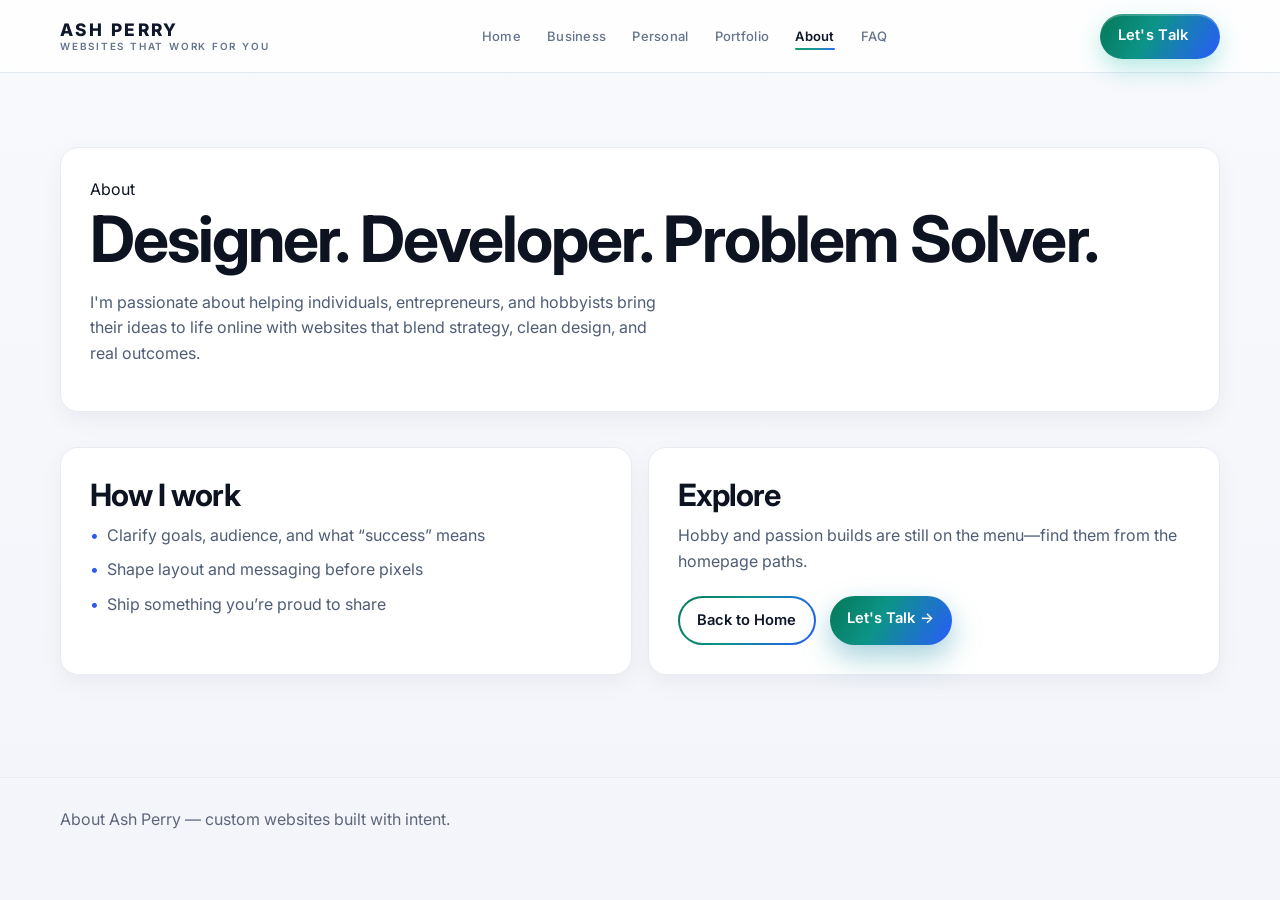
==== about.html @ dbf8f8f8 "Align brand with mockup: green-blue gradients, hero copy, cutout image Add shared gradient tokens, r" ====
<!DOCTYPE html>
<html lang="en">
  <head>
    <meta charset="UTF-8" />
    <meta name="viewport" content="width=device-width, initial-scale=1.0" />
    <title>About | Ash Perry</title>
    <link rel="preconnect" href="https://fonts.googleapis.com" />
    <link rel="preconnect" href="https://fonts.gstatic.com" crossorigin />
    <link
      href="https://fonts.googleapis.com/css2?family=Inter:wght@400;500;600;700;800&family=JetBrains+Mono:wght@500;600&display=swap"
      rel="stylesheet"
    />
    <link rel="stylesheet" href="styles.css" />
  </head>
  <body>
    <header class="navbar nav-home">
      <div class="container nav-inner">
        <a class="brand-lockup" href="index.html">
          <span class="brand-lockup-name">ASH PERRY</span>
          <span class="brand-lockup-line">WEBSITES THAT WORK FOR YOU</span>
        </a>
        <nav class="nav-links nav-links-center">
          <a href="index.html">Home</a>
          <a href="business.html">Business</a>
          <a href="personal.html">Personal</a>
          <a href="portfolio.html">Portfolio</a>
          <a class="active" href="about.html">About</a>
          <a href="faq.html">FAQ</a>
        </nav>
        <a class="btn btn-nav-cta" href="contact.html" aria-label="Let's Talk">
          <span class="nav-cta-type is-typing" aria-hidden="true"></span>
        </a>
      </div>
    </header>

    <main class="container">
      <section class="panel" style="margin-top: 2rem">
        <span class="meta">About</span>
        <h1>Designer. Developer. Problem Solver.</h1>
        <p class="lead">
          I'm passionate about helping individuals, entrepreneurs, and hobbyists
          bring their ideas to life online with websites that blend strategy, clean
          design, and real outcomes.
        </p>
      </section>

      <section class="split">
        <article class="panel">
          <h2>How I work</h2>
          <ul class="checklist">
            <li>Clarify goals, audience, and what “success” means</li>
            <li>Shape layout and messaging before pixels</li>
            <li>Ship something you’re proud to share</li>
          </ul>
        </article>
        <article class="panel">
          <h2>Explore</h2>
          <p class="lead">
            Hobby and passion builds are still on the menu—find them from the homepage
            paths.
          </p>
          <div class="btn-row">
            <a class="btn btn-hero-outline" href="index.html">Back to Home</a>
            <a class="btn btn-hero-primary" href="contact.html"
              >Let's Talk<span class="btn-arrow">→</span></a
            >
          </div>
        </article>
      </section>
    </main>

    <footer>
      <div class="container">About Ash Perry — custom websites built with intent.</div>
    </footer>
    <script src="js/nav-cta.js" defer></script>
  </body>
</html>
---- styles.css ----
:root {
  --bg: #f6f7fb;
  --surface: #ffffff;
  --surface-soft: #fbfcfe;
  --text: #0d1321;
  --muted: #4f5d75;
  --border: #e7ebf2;
  --shadow: 0 18px 40px rgba(15, 23, 42, 0.08);
  --shadow-soft: 0 8px 22px rgba(15, 23, 42, 0.05);
  --radius: 18px;
  --brand-blue: #2b59f8;
  --brand-green: #0b8f5f;
  --brand-red: #dc2626;
  --ink: #0f172a;
  --grad-brand: linear-gradient(120deg, #047857 0%, #0d9488 42%, #2563eb 92%);
  --grad-brand-text: linear-gradient(90deg, #059669, #0d9488 45%, #2563eb);
}

* {
  box-sizing: border-box;
}

body {
  margin: 0;
  font-family: Inter, -apple-system, BlinkMacSystemFont, "Segoe UI", sans-serif;
  color: var(--text);
  background: linear-gradient(180deg, #f8f9fc 0%, #f3f5fa 100%);
  line-height: 1.6;
  min-height: 100vh;
}

a {
  color: inherit;
  text-decoration: none;
}

.container {
  width: min(1160px, 92%);
  margin: 0 auto;
}

.navbar {
  position: sticky;
  top: 0;
  z-index: 100;
  backdrop-filter: blur(10px);
  background: rgba(248, 249, 252, 0.92);
  border-bottom: 1px solid var(--border);
}

.navbar.nav-home {
  backdrop-filter: blur(14px) saturate(1.05);
  background: rgba(255, 255, 255, 0.78);
  border-bottom: 1px solid rgba(226, 232, 240, 0.95);
}

.nav-inner {
  display: flex;
  align-items: center;
  justify-content: space-between;
  padding: 0.85rem 0;
  gap: 1rem;
}

.brand {
  font-size: 1.7rem;
  font-weight: 700;
  letter-spacing: -0.02em;
  text-transform: lowercase;
}

.brand span {
  color: inherit;
}

.nav-links {
  display: flex;
  flex-wrap: wrap;
  gap: 0.25rem;
}

.nav-links a {
  padding: 0.45rem 0.7rem;
  border-radius: 10px;
  color: #5b6578;
  font-weight: 500;
  font-size: 0.92rem;
  transition: all 180ms ease;
}

.nav-links a:hover,
.nav-links a.active {
  background: #edf1f8;
  color: #18273f;
}

.nav-home .nav-links a {
  position: relative;
  font-size: 0.8125rem;
  font-weight: 500;
  letter-spacing: 0.02em;
  padding: 0.48rem 0.72rem;
  color: #64748b;
  border-radius: 0;
  background: transparent;
  transition:
    color 160ms ease,
    opacity 160ms ease;
}

.nav-home .nav-links a.active {
  background: transparent;
  color: #0f172a;
  font-weight: 600;
  box-shadow: none;
}

.nav-home .nav-links a.active::after {
  content: "";
  position: absolute;
  left: 0.72rem;
  right: 0.72rem;
  bottom: 4px;
  height: 2px;
  border-radius: 999px;
  background: var(--grad-brand-text);
  opacity: 0.95;
}

.nav-home .nav-links a:hover:not(.active) {
  background: transparent;
  color: #0f172a;
  opacity: 1;
}

/* Homepage header (reference layout) */
.nav-home .nav-inner {
  display: flex;
  align-items: center;
  justify-content: space-between;
  gap: 1rem;
  flex-wrap: wrap;
}

.brand-lockup {
  display: flex;
  flex-direction: column;
  gap: 0.14rem;
  line-height: 1.05;
}

.brand-lockup-name {
  font-size: 1.08rem;
  font-weight: 800;
  letter-spacing: 0.14em;
  color: var(--ink);
}

.brand-lockup-line {
  font-size: 0.62rem;
  font-weight: 600;
  letter-spacing: 0.18em;
  text-transform: uppercase;
  color: #64748b;
}

.nav-links-center {
  justify-content: center;
  flex: 1;
  min-width: 0;
}

.nav-home .nav-links {
  gap: 0.15rem 0.2rem;
}

.nav-home .nav-links a.active:hover {
  background: transparent;
}

.btn-nav-cta {
  flex-shrink: 0;
  display: inline-flex;
  align-items: center;
  justify-content: center;
  min-width: 7.5rem;
  background: var(--grad-brand);
  color: #fff !important;
  border-radius: 999px;
  padding: 0.52rem 1.25rem;
  font-weight: 600;
  font-size: 0.8125rem;
  letter-spacing: 0.02em;
  border: none;
  box-shadow:
    0 10px 24px rgba(20, 184, 166, 0.3),
    0 2px 0 rgba(255, 255, 255, 0.2) inset;
}

.nav-cta-type {
  display: inline-block;
  min-height: 1.15em;
  white-space: nowrap;
}

.nav-cta-type.is-typing::after {
  content: "";
  display: inline-block;
  width: 2px;
  height: 0.88em;
  margin-left: 1px;
  background: rgba(255, 255, 255, 0.92);
  border-radius: 1px;
  vertical-align: -0.12em;
  animation: nav-cta-caret 0.52s steps(1, end) infinite;
}

@keyframes nav-cta-caret {
  0%,
  49% {
    opacity: 1;
  }
  50%,
  100% {
    opacity: 0;
  }
}

@media (prefers-reduced-motion: reduce) {
  .nav-cta-type.is-typing::after {
    animation: none;
    opacity: 0.85;
  }
}

.btn-nav-cta:hover {
  transform: translateY(-2px);
  filter: saturate(1.05) brightness(1.03);
}

@media (max-width: 920px) {
  .nav-home .nav-inner {
    flex-direction: column;
    align-items: stretch;
  }

  .nav-links-center {
    justify-content: flex-start;
    order: 3;
    width: 100%;
  }

  .btn-nav-cta {
    align-self: flex-end;
    order: 2;
  }
}

main {
  padding: 2.6rem 0 4.2rem;
}

main.home-v2 {
  padding: 0;
}

section {
  margin: 2.2rem 0;
}

/* Homepage: intentional section rhythm & surfaces */
.home-v2 {
  --shell-y: clamp(4rem, 11vw, 7rem);
  --shell-y-tight: clamp(3rem, 7vw, 4.5rem);
  --shell-gap: clamp(2rem, 5vw, 3.5rem);
  --max-read: 42rem;
}

.shell {
  padding: var(--shell-y) 0;
}

.shell:first-of-type {
  padding-top: clamp(2.25rem, 5vw, 3.25rem);
}

.shell + .shell {
  border-top: 1px solid rgba(231, 235, 242, 0.9);
}

.shell-surface-soft {
  background: #f4f6fb;
}

.shell-surface-white {
  background: #ffffff;
}

.shell-surface-clear {
  background: transparent;
}

.shell-inner {
  max-width: min(1160px, 92%);
  margin-inline: auto;
}

.shell-inner-tight {
  display: flex;
  flex-direction: column;
  gap: var(--shell-gap);
}

.shell-close {
  padding-bottom: clamp(4.5rem, 10vw, 6.5rem);
}

.section-head {
  margin-bottom: clamp(2rem, 4vw, 2.75rem);
}

.section-head .section-title {
  margin-bottom: 0.65rem;
}

.section-eyebrow {
  font-size: 0.72rem;
  font-weight: 700;
  letter-spacing: 0.22em;
  text-transform: uppercase;
  color: #64748b;
  margin: 0 0 0.85rem;
}

.section-eyebrow.left {
  text-align: left;
}

.section-head.center,
.section-sub.center {
  text-align: center;
  margin-inline: auto;
}

.section-sub.center {
  max-width: 36rem;
  margin-top: 0;
  margin-bottom: 0;
  color: var(--muted);
  font-size: 1.02rem;
  line-height: 1.65;
}

.section-header-spaced {
  margin-bottom: clamp(1.75rem, 3vw, 2.25rem);
  align-items: end;
}

.hero {
  display: grid;
  grid-template-columns: 1.03fr 1fr;
  gap: 1.1rem;
  align-items: center;
}

.panel,
.card {
  background: var(--surface);
  border: 1px solid var(--border);
  border-radius: var(--radius);
  box-shadow: var(--shadow-soft);
}

.panel {
  padding: 1.8rem;
}

h1,
h2,
h3 {
  margin-top: 0;
  line-height: 1.15;
  letter-spacing: -0.03em;
}

h1 {
  font-size: clamp(2.2rem, 5vw, 4rem);
  margin-bottom: 0.85rem;
}

h2 {
  font-size: clamp(1.45rem, 2.4vw, 1.95rem);
  margin-bottom: 0.65rem;
}

h3 {
  font-size: 1.16rem;
  margin-bottom: 0.55rem;
}

p {
  margin-top: 0;
}

.lead {
  color: var(--muted);
  max-width: 58ch;
}

.kicker {
  display: inline-flex;
  padding: 0.3rem 0.62rem;
  margin-bottom: 0.75rem;
  border-radius: 999px;
  font-size: 0.72rem;
  letter-spacing: 0.08em;
  text-transform: uppercase;
  color: #303d54;
  background: #f3f6fb;
  border: 1px solid #e2e8f3;
  font-weight: 600;
}

.btn-row {
  display: flex;
  flex-wrap: wrap;
  gap: 0.85rem;
  margin-top: 1.35rem;
}

.btn {
  display: inline-block;
  border-radius: 999px;
  padding: 0.68rem 1.1rem;
  font-weight: 600;
  font-size: 0.92rem;
  transition: transform 180ms ease, box-shadow 180ms ease, background 180ms ease;
}

.btn:hover {
  transform: translateY(-2px);
}

.btn-primary {
  background: #111827;
  color: #fff;
  box-shadow: 0 8px 18px rgba(17, 24, 39, 0.25);
}

.btn-secondary {
  border: 1px solid var(--border);
  background: var(--surface-soft);
  color: #27354e;
}

.section-title {
  margin-bottom: 1rem;
}

.section-header {
  display: flex;
  align-items: end;
  justify-content: space-between;
  gap: 1rem;
}

.stat-row {
  display: grid;
  grid-template-columns: repeat(3, minmax(0, 1fr));
  gap: 0.7rem;
  margin-top: 1.1rem;
}

.stat {
  background: var(--surface-soft);
  border-radius: 14px;
  border: 1px solid var(--border);
  padding: 0.75rem;
}

.stat strong {
  display: block;
  font-size: 1.2rem;
  line-height: 1.1;
}

.stat span {
  font-size: 0.8rem;
  color: var(--muted);
}

.grid-3 {
  display: grid;
  grid-template-columns: repeat(3, minmax(0, 1fr));
  gap: 1rem;
}

.card {
  padding: 1.25rem;
  transition: transform 180ms ease, box-shadow 180ms ease;
}

.card:hover {
  transform: translateY(-2px);
  box-shadow: var(--shadow);
}

.service-business {
  border-top: 5px solid var(--brand-red);
}

.service-personal {
  border-top: 5px solid var(--brand-blue);
}

.service-hobby {
  border-top: 5px solid var(--brand-green);
}

.theme-banner {
  border-radius: var(--radius);
  padding: 2rem;
  color: #fff;
  box-shadow: var(--shadow-soft);
}

.theme-banner p {
  max-width: 64ch;
  opacity: 0.95;
}

.split {
  display: grid;
  grid-template-columns: 1fr 1fr;
  gap: 1rem;
}

.checklist {
  list-style: none;
  margin: 0;
  padding: 0;
}

.checklist li {
  margin-bottom: 0.55rem;
  color: var(--muted);
}

.checklist li::before {
  content: "•";
  color: var(--brand-blue);
  margin-right: 0.5rem;
}

.card .meta {
  display: inline-block;
  border-radius: 7px;
  padding: 0.18rem 0.48rem;
  background: #f2f5fb;
  color: #354863;
  font-size: 0.72rem;
  font-weight: 600;
  margin-bottom: 0.65rem;
}

.faq-item {
  background: var(--surface-soft);
  border: 1px solid var(--border);
  border-radius: 12px;
  padding: 1rem;
}

.theme-business {
  background: linear-gradient(120deg, #8e1a1a, #dc2626);
}

.theme-personal {
  background: linear-gradient(120deg, #1d4ed8, #2563eb);
}

.theme-hobby {
  background: linear-gradient(120deg, #0f7f47, #16a34a);
}

.portfolio-grid {
  display: grid;
  grid-template-columns: repeat(auto-fit, minmax(240px, 1fr));
  gap: 1rem;
}

.project-thumb {
  width: 100%;
  aspect-ratio: 4 / 3;
  object-fit: cover;
  border-radius: 14px;
  border: 1px solid rgba(170, 183, 200, 0.35);
  margin-bottom: 0.9rem;
}

.faq-item + .faq-item {
  margin-top: 1.05rem;
}

footer {
  border-top: 1px solid var(--border);
  padding: 1.8rem 0 2.1rem;
  color: #5e687b;
}

.hero-copy {
  box-shadow: none;
  border: none;
  background: transparent;
  padding-left: 0;
}

.hero-media {
  background: #f1f4f9;
}

.hero-media .project-thumb {
  border-radius: 10px;
  margin-bottom: 0.8rem;
  box-shadow: 0 10px 30px rgba(0, 0, 0, 0.06);
}

.home section {
  margin: 3.2rem 0;
}

.home-hero {
  display: grid;
  grid-template-columns: 1.05fr 0.95fr;
  align-items: center;
  gap: 2rem;
  padding-top: 1rem;
}

.home-hero-copy h1 {
  max-width: 14ch;
}

.home-hero-media {
  background: #eef2f9;
  border: 1px solid var(--border);
  border-radius: 24px;
  padding: 1.1rem;
}

.home-hero-media .project-thumb {
  border-radius: 14px;
  margin: 0;
}

.home-metrics {
  display: flex;
  flex-wrap: wrap;
  gap: 1.5rem;
  margin-top: 1.4rem;
}

.home-metrics strong {
  display: block;
  font-size: 1.1rem;
  color: var(--ink);
}

.home-metrics span {
  color: var(--muted);
  font-size: 0.88rem;
}

.home-intro {
  display: flex;
  justify-content: space-between;
  align-items: end;
  gap: 1.5rem;
  border-top: 1px solid var(--border);
  border-bottom: 1px solid var(--border);
  padding: 2rem 0;
}

.home-intro h2 {
  margin-bottom: 0.5rem;
}

.home-services {
  display: grid;
  grid-template-columns: repeat(3, minmax(0, 1fr));
  gap: 0.9rem;
}

.home-service {
  background: var(--surface);
  border: 1px solid var(--border);
  border-radius: 16px;
  padding: 1.2rem;
  transition: all 180ms ease;
}

.home-service:hover {
  transform: translateY(-2px);
  box-shadow: var(--shadow-soft);
}

.home-service h3 {
  margin: 0.4rem 0 0.5rem;
}

.home-service p {
  margin: 0;
  color: var(--muted);
}

.home-showcase {
  display: grid;
  grid-template-columns: 0.9fr 1.1fr;
  gap: 1.1rem;
  align-items: stretch;
}

.home-showcase-copy {
  background: #111827;
  color: #eef2ff;
  border-radius: 22px;
  padding: 2rem;
}

.home-showcase-copy .lead {
  color: #cfd7e9;
}

.home-showcase-grid {
  display: grid;
  grid-template-columns: repeat(3, minmax(0, 1fr));
  gap: 0.7rem;
}

.home-showcase-grid .project-thumb {
  margin: 0;
  height: 100%;
}

.home-cta {
  text-align: center;
  background: #f1f4fa;
  border: 1px solid var(--border);
  border-radius: 20px;
  padding: 3rem 1.5rem;
}

.home-cta .lead {
  margin: 0 auto 1.1rem;
}

.center {
  text-align: center;
}

.hero-v2 {
  display: grid;
  grid-template-columns: 1.05fr 0.95fr;
  gap: clamp(2.25rem, 5vw, 3.75rem);
  align-items: center;
}

.hero-v2-copy .kicker {
  margin-bottom: 1.1rem;
}

.hero-v2-copy h1 {
  margin-bottom: 1.15rem;
  line-height: 1.08;
}

.hero-lead {
  margin-bottom: 0.25rem;
  max-width: var(--max-read);
  font-size: 1.08rem;
  line-height: 1.7;
}

.hero-v2-copy .btn-row {
  margin-top: 1.75rem;
}

.hero-v2-copy .kicker-tech {
  font-family: "JetBrains Mono", ui-monospace, monospace;
  font-size: 0.68rem;
  font-weight: 600;
  letter-spacing: 0.16em;
  color: #475569;
  background: rgba(248, 250, 252, 0.95);
  border: 1px solid rgba(226, 232, 240, 0.95);
  box-shadow: 0 1px 0 rgba(255, 255, 255, 0.9) inset;
}

.hero-headline {
  font-weight: 800;
  letter-spacing: -0.035em;
  color: #0f172a;
}

.hero-headline .gradient-accent {
  padding-bottom: 0.02em;
}

.hero-v2-copy .hero-lead {
  color: #64748b;
  font-weight: 400;
}

.hero-v2-copy .btn-hero-primary {
  letter-spacing: 0.01em;
  box-shadow:
    0 14px 32px rgba(13, 148, 136, 0.26),
    0 8px 20px rgba(37, 99, 235, 0.1),
    0 1px 0 rgba(255, 255, 255, 0.2) inset;
}

.hero-v2-copy .btn-hero-outline {
  border: 2px solid transparent;
  background:
    linear-gradient(#fff, #fff) padding-box,
    var(--grad-brand) border-box;
}

.hero-v2-copy .btn-hero-outline:hover {
  background:
    linear-gradient(rgba(248, 250, 252, 0.98), rgba(248, 250, 252, 0.98)) padding-box,
    var(--grad-brand) border-box;
}

.hero-intro-line {
  margin: 0 0 1rem;
  font-size: 1rem;
  line-height: 1.55;
  color: #64748b;
}

.hero-intro-accent {
  font-weight: 600;
  background: var(--grad-brand-text);
  -webkit-background-clip: text;
  background-clip: text;
  color: transparent;
}

.hero-intro-rest {
  font-weight: 500;
  color: #64748b;
}

.shell-hero {
  position: relative;
}

.shell-hero::after {
  content: "";
  display: block;
  height: clamp(40px, 6vw, 52px);
  margin-top: clamp(1.5rem, 4vw, 2.75rem);
  background: url("data:image/svg+xml,%3Csvg xmlns='http://www.w3.org/2000/svg' viewBox='0 0 1440 48' preserveAspectRatio='none'%3E%3Cpath fill='%23f4f6fb' d='M0 32c180-24 360 24 540 0s360-32 540 0 360 24 540 0V48H0z'/%3E%3C/svg%3E")
    no-repeat center top;
  background-size: 100% 100%;
}

.hero-visual-frame {
  min-height: 400px;
  padding: clamp(0.5rem, 2vw, 1rem);
  border-radius: 20px;
  border: 1px solid rgba(226, 232, 240, 0.65);
  background: #fff;
  box-shadow:
    0 0 0 1px rgba(255, 255, 255, 0.9) inset,
    0 20px 50px rgba(15, 23, 42, 0.06);
  isolation: isolate;
}

.hero-visual-frame.hero-cutout {
  background: transparent;
  border: none;
  box-shadow: none;
}

.hero-cutout .blob {
  opacity: 0.35;
}

.hero-cutout .hero-corner {
  display: none;
}

.hero-corner {
  position: absolute;
  width: 18px;
  height: 18px;
  pointer-events: none;
  z-index: 4;
}

.hero-corner-tl {
  top: 12px;
  left: 12px;
  border-top: 2px solid #2563eb;
  border-left: 2px solid #2563eb;
  border-radius: 2px 0 0 0;
  opacity: 0.7;
}

.hero-corner-br {
  bottom: 12px;
  right: 12px;
  border-bottom: 2px solid #22c55e;
  border-right: 2px solid #22c55e;
  border-radius: 0 0 2px 0;
  opacity: 0.7;
}

.about-copy .lead {
  max-width: var(--max-read);
  font-size: 1.03rem;
  line-height: 1.72;
}

.about-copy h2 {
  margin-bottom: 1rem;
}

.gradient-accent {
  background: var(--grad-brand-text);
  -webkit-background-clip: text;
  background-clip: text;
  color: transparent;
}

.gradient-accent-soft {
  background: var(--grad-brand-text);
  -webkit-background-clip: text;
  background-clip: text;
  color: transparent;
}

.btn-hero-primary {
  background: var(--grad-brand);
  color: #fff;
  box-shadow:
    0 14px 32px rgba(13, 148, 136, 0.28),
    0 8px 20px rgba(37, 99, 235, 0.12);
}

.btn-hero-outline {
  background: linear-gradient(#fff, #fff) padding-box,
    var(--grad-brand) border-box;
  border: 2px solid transparent;
  color: var(--ink);
}

.btn-arrow {
  display: inline-block;
  margin-left: 0.35em;
  transition: transform 180ms ease;
}

.btn-hero-primary:hover .btn-arrow {
  transform: translateX(4px);
}

.trust-row {
  margin-top: 1.85rem;
  display: flex;
  flex-wrap: wrap;
  gap: 0.65rem 1.2rem;
  font-size: 0.88rem;
}

.trust-chip {
  display: inline-flex;
  align-items: center;
  gap: 0.42rem;
  padding: 0.38rem 0.72rem;
  border-radius: 999px;
  background: rgba(248, 250, 252, 0.95);
  border: 1px solid rgba(226, 232, 240, 0.85);
  color: #536072;
  font-weight: 500;
  font-size: 0.8125rem;
}

.check-ico {
  width: 1rem;
  height: 1rem;
  color: #0d9488;
  flex-shrink: 0;
}

.hero-photo-wrap {
  position: relative;
}

.blob {
  position: absolute;
  z-index: 0;
  inset: 18% 8% 10% 8%;
  background: linear-gradient(
    105deg,
    rgba(37, 99, 235, 0.88) 0%,
    rgba(56, 189, 248, 0.35) 48%,
    rgba(34, 197, 94, 0.82) 100%
  );
  border-radius: 999px;
  box-shadow: 0 18px 40px rgba(37, 99, 235, 0.12);
}

.hero-photo {
  position: absolute;
  z-index: 2;
  inset: 0;
  width: 100%;
  height: 100%;
  object-fit: cover;
  object-position: 78% center;
  border-radius: 14px;
  filter: drop-shadow(0 12px 24px rgba(15, 23, 42, 0.08));
}

.hero-cutout .hero-photo {
  object-fit: contain;
  object-position: bottom center;
  border-radius: 0;
  filter: drop-shadow(0 22px 40px rgba(15, 23, 42, 0.14));
}

.about-v2 {
  display: grid;
  grid-template-columns: 0.95fr 1.05fr;
  gap: clamp(2rem, 4vw, 3.25rem);
  align-items: center;
}

.about-photo-frame {
  position: relative;
}

.about-photo {
  width: 100%;
  border-radius: 16px;
  border: 1px solid var(--border);
  display: block;
}

.about-neon-caption {
  position: absolute;
  left: 50%;
  bottom: 1rem;
  transform: translateX(-50%);
  margin: 0;
  padding: 0.35rem 1rem;
  font-size: 0.62rem;
  font-weight: 700;
  letter-spacing: 0.28em;
  color: #60a5fa;
  background: rgba(15, 23, 42, 0.75);
  border-radius: 4px;
  border: 1px solid rgba(96, 165, 250, 0.5);
}

.mini-grid {
  margin-top: 1.75rem;
  display: grid;
  grid-template-columns: repeat(3, minmax(0, 1fr));
  gap: 0.85rem;
}

.mini-card {
  display: grid;
  grid-template-columns: auto 1fr;
  gap: 0.5rem;
  align-items: start;
  background: var(--surface-soft);
  border: 1px solid var(--border);
  border-radius: 12px;
  padding: 0.85rem;
  font-size: 0.84rem;
  color: var(--muted);
}

.mini-card strong {
  display: block;
  color: var(--ink);
}

.mini-dot {
  width: 10px;
  height: 10px;
  border-radius: 50%;
  background: var(--grad-brand-text);
  margin-top: 0.35rem;
}

.why-v2-intro .lead {
  max-width: var(--max-read);
  font-size: 1.03rem;
}

.why-v2 {
  display: grid;
  grid-template-columns: 1fr 1fr;
  gap: clamp(2rem, 4vw, 3.5rem);
  align-items: center;
}

.why-v2-intro .btn-ghost {
  margin-top: 1.35rem;
}

.btn-ghost {
  display: inline-block;
  border-radius: 999px;
  padding: 0.62rem 1.15rem;
  font-weight: 600;
  font-size: 0.88rem;
  border: 1px solid var(--border);
  background: #fff;
  color: var(--ink);
}

.why-cards {
  display: grid;
  grid-template-columns: repeat(3, minmax(0, 1fr));
  gap: 1rem;
}

.why-card {
  padding: 1.35rem 1.2rem;
  min-height: 100%;
}

.why-card p {
  margin: 0;
  color: var(--muted);
  font-size: 0.92rem;
}

.why-card h3 {
  margin-bottom: 0.4rem;
  font-size: 1rem;
}

.why-ico {
  display: inline-block;
  width: 36px;
  height: 36px;
  border-radius: 10px;
  margin-bottom: 0.55rem;
  background: #eff6ff;
  border: 1px solid #dbeafe;
  position: relative;
}

.why-ico.trust::after {
  content: "";
  position: absolute;
  inset: 10px;
  border-left: 3px solid #2563eb;
  border-bottom: 3px solid #2563eb;
  width: 12px;
  height: 8px;
  transform: rotate(-45deg);
  top: 11px;
  left: 10px;
}

.why-ico.spark {
  background: #fef3c7;
  border-color: #fde68a;
}

.why-ico.spark::after {
  content: "";
  position: absolute;
  width: 10px;
  height: 10px;
  background: #eab308;
  border-radius: 50%;
  top: 12px;
  left: 12px;
  box-shadow: 8px -4px 0 -2px #f59e0b;
}

.why-ico.grow {
  background: #ecfccb;
  border-color: #d9f99d;
}

.why-ico.grow::after {
  content: "";
  position: absolute;
  width: 2px;
  height: 16px;
  background: #16a34a;
  bottom: 8px;
  left: 16px;
  border-radius: 2px;
  box-shadow: -6px 4px 0 #22c55e, 6px 2px 0 #15803d;
}

.path-grid {
  display: grid;
  grid-template-columns: repeat(3, minmax(0, 1fr));
  gap: clamp(1rem, 2.5vw, 1.35rem);
}

.path-card {
  border-radius: 18px;
  padding: 1.5rem 1.35rem 1.35rem;
  border: 1px solid var(--border);
  display: flex;
  flex-direction: column;
  min-height: 240px;
  transition: transform 180ms ease, box-shadow 180ms ease;
}

.path-card:hover {
  transform: translateY(-3px);
  box-shadow: var(--shadow-soft);
}

.path-card h3 {
  margin-bottom: 0.4rem;
  font-size: 1.07rem;
}

.path-card p {
  margin: 0 0 1rem;
  color: var(--muted);
  flex: 1;
  font-size: 0.92rem;
  line-height: 1.55;
}

.path-emoji {
  font-size: 1.85rem;
  line-height: 1;
  margin-bottom: 0.55rem;
}

.path-explore {
  font-weight: 600;
  font-size: 0.84rem;
  color: inherit;
}

.path-card.business {
  border-top: 5px solid #dc2626;
  background: linear-gradient(180deg, #fff5f5 0%, #fff 45%);
}

.path-card.business .path-explore {
  color: #b91c1c;
}

.path-card.personal {
  border-top: 5px solid #2563eb;
  background: linear-gradient(180deg, #eff6ff 0%, #fff 45%);
}

.path-card.personal .path-explore {
  color: #1d4ed8;
}

.path-card.hobby {
  border-top: 5px solid #16a34a;
  background: linear-gradient(180deg, #f0fdf4 0%, #fff 45%);
}

.path-card.hobby .path-explore {
  color: #15803d;
}

.project-strip {
  display: grid;
  grid-template-columns: repeat(4, minmax(0, 1fr));
  gap: clamp(0.85rem, 2vw, 1.15rem);
}

.project-item {
  background: #fff;
  border-radius: 14px;
  border: 1px solid var(--border);
  padding: 0.75rem;
  box-shadow: 0 10px 24px rgba(15, 23, 42, 0.04);
}

.project-item .project-thumb {
  margin: 0 0 0.5rem;
}

.project-item h3 {
  font-size: 0.95rem;
  margin: 0;
  padding: 0.35rem 0.25rem 0.15rem;
  font-weight: 600;
}

.band {
  border-radius: 22px;
  padding: clamp(1.65rem, 4vw, 2.35rem) clamp(1.35rem, 4vw, 2.25rem);
  display: flex;
  align-items: center;
  justify-content: space-between;
  gap: 1.75rem;
}

.band.help {
  background: var(--grad-brand);
  color: #fff;
}

.band.help p {
  margin: 0;
  max-width: 74ch;
  opacity: 0.94;
}

.band.help h2 {
  margin-bottom: 0.55rem;
  font-size: clamp(1.35rem, 2.5vw, 1.7rem);
}

.btn-on-gradient {
  background: #fff !important;
  color: #0f172a !important;
  border-radius: 999px;
  padding: 0.62rem 1.2rem;
  font-weight: 700;
  font-size: 0.88rem;
  border: none;
  flex-shrink: 0;
}

.band.cta {
  background: linear-gradient(180deg, #fbfcfe 0%, #ffffff 100%);
  border: 1px solid var(--border);
  box-shadow: 0 20px 50px rgba(15, 23, 42, 0.05);
}

.cta-inner {
  margin: 0 auto;
  text-align: center;
  max-width: 32rem;
  padding: clamp(0.85rem, 2vw, 1.35rem) 0;
}

.cta-inner h2 {
  margin: 0.55rem 0 1.25rem;
  font-size: clamp(1.35rem, 2.8vw, 1.75rem);
  line-height: 1.25;
}

.paper-plane {
  font-size: 1.85rem;
  display: block;
  filter: grayscale(0.2);
}

.btn-gradient-xl {
  display: inline-block;
  padding: 0.78rem 1.85rem;
  border-radius: 999px;
  font-weight: 700;
  font-size: 0.93rem;
  color: #fff !important;
  background: var(--grad-brand);
  box-shadow: 0 18px 38px rgba(13, 148, 136, 0.22);
  border: none;
}

.site-footer {
  background: #0f172a;
  color: #dce4f6;
  border-top: none;
  margin-top: 0;
}

.footer-grid {
  display: grid;
  grid-template-columns: 1.2fr 1fr 1fr 1fr;
  gap: clamp(1.5rem, 4vw, 2.5rem);
  padding: clamp(2.75rem, 6vw, 4rem) 0;
}

.site-footer h3 {
  color: #ffffff;
  margin-bottom: 0.55rem;
}

.site-footer p,
.site-footer a {
  color: #b9c5dd;
  margin: 0.22rem 0;
  font-size: 0.92rem;
}

.social-row {
  display: flex;
  flex-wrap: wrap;
  gap: 0.5rem;
  margin-top: 0.95rem;
}

.social-row a {
  display: inline-flex;
  align-items: center;
  justify-content: center;
  width: 34px;
  height: 34px;
  border-radius: 50%;
  border: 1px solid rgba(148, 163, 184, 0.35);
  font-size: 0.72rem;
  font-weight: 700;
  color: #e2e8f0 !important;
  transition: background 160ms ease, border-color 160ms ease;
}

.social-row a:hover {
  background: rgba(255, 255, 255, 0.06);
  border-color: rgba(203, 213, 225, 0.55);
}

@media (max-width: 950px) {
  .hero,
  .grid-3,
  .stat-row,
  .split {
    grid-template-columns: 1fr;
  }

  .nav-inner {
    align-items: flex-start;
    flex-direction: column;
  }

  .panel {
    padding: 1.45rem;
  }

  .home-hero,
  .home-showcase,
  .home-services,
  .home-showcase-grid {
    grid-template-columns: 1fr;
  }

  .home-intro {
    align-items: flex-start;
    flex-direction: column;
  }

  .hero-v2,
  .about-v2,
  .why-v2,
  .why-cards,
  .path-grid,
  .project-strip,
  .footer-grid,
  .mini-grid {
    grid-template-columns: 1fr;
  }

  .band {
    flex-direction: column;
    align-items: flex-start;
  }
}
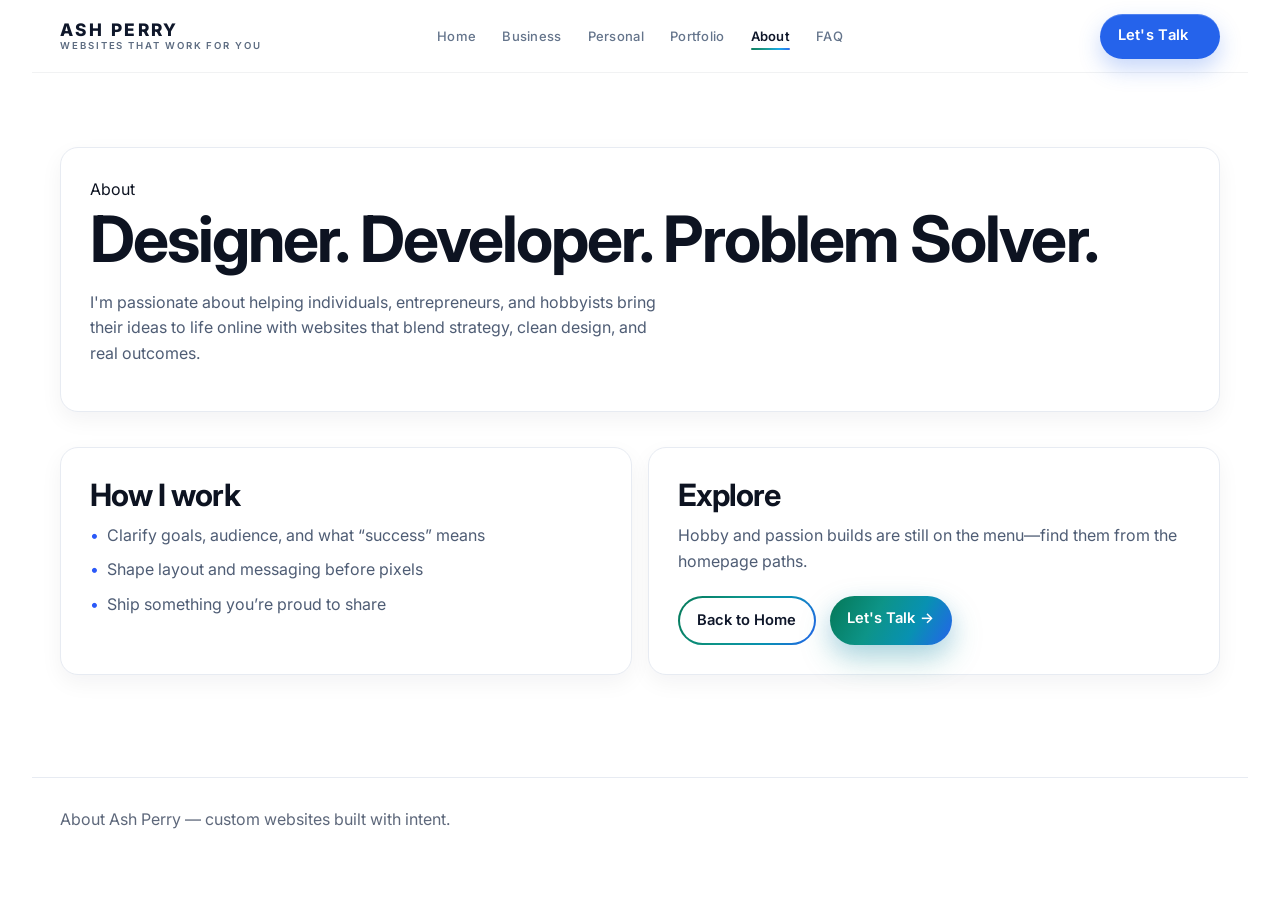
==== commit f0d1b2e1: "Home: SVG icons instead of emoji, cache-bust CSS v=5 Replace path and CTA emoji with inline SVGs for" ====
--- a/about.html
+++ b/about.html
@@ -10,7 +10,7 @@
       href="https://fonts.googleapis.com/css2?family=Inter:wght@400;500;600;700;800&family=JetBrains+Mono:wght@500;600&display=swap"
       rel="stylesheet"
     />
-    <link rel="stylesheet" href="styles.css" />
+    <link rel="stylesheet" href="styles.css?v=5" />
   </head>
   <body>
     <header class="navbar nav-home">
--- a/styles.css
+++ b/styles.css
@@ -1,7 +1,9 @@
 :root {
-  --bg: #f6f7fb;
+  /* Match hero portrait backdrop; #fff for clipped studio white */
+  --canvas-white: #ffffff;
+  --bg: #ffffff;
   --surface: #ffffff;
-  --surface-soft: #fbfcfe;
+  --surface-soft: #ffffff;
   --text: #0d1321;
   --muted: #4f5d75;
   --border: #e7ebf2;
@@ -12,8 +14,9 @@
   --brand-green: #0b8f5f;
   --brand-red: #dc2626;
   --ink: #0f172a;
-  --grad-brand: linear-gradient(120deg, #047857 0%, #0d9488 42%, #2563eb 92%);
-  --grad-brand-text: linear-gradient(90deg, #059669, #0d9488 45%, #2563eb);
+  --grad-brand: linear-gradient(118deg, #047857 0%, #0d9488 38%, #0891b2 68%, #2563eb 100%);
+  --grad-brand-text: linear-gradient(92deg, #047857 0%, #0d9488 36%, #0ea5e9 72%, #2563eb 100%);
+  --nav-height: 4.35rem;
 }
 
 * {
@@ -22,9 +25,12 @@
 
 body {
   margin: 0;
+  /* Symmetric gutters: same min on each side + safe-area (fixes “pushed right” / uneven %) */
+  padding-left: max(clamp(1rem, 4vw, 2rem), env(safe-area-inset-left, 0px));
+  padding-right: max(clamp(1rem, 4vw, 2rem), env(safe-area-inset-right, 0px));
   font-family: Inter, -apple-system, BlinkMacSystemFont, "Segoe UI", sans-serif;
   color: var(--text);
-  background: linear-gradient(180deg, #f8f9fc 0%, #f3f5fa 100%);
+  background: var(--canvas-white);
   line-height: 1.6;
   min-height: 100vh;
 }
@@ -35,23 +41,25 @@
 }
 
 .container {
-  width: min(1160px, 92%);
-  margin: 0 auto;
+  width: 100%;
+  max-width: 1160px;
+  margin-inline: auto;
 }
 
 .navbar {
   position: sticky;
   top: 0;
   z-index: 100;
-  backdrop-filter: blur(10px);
-  background: rgba(248, 249, 252, 0.92);
+  backdrop-filter: none;
+  background: var(--canvas-white);
   border-bottom: 1px solid var(--border);
 }
 
 .navbar.nav-home {
-  backdrop-filter: blur(14px) saturate(1.05);
-  background: rgba(255, 255, 255, 0.78);
-  border-bottom: 1px solid rgba(226, 232, 240, 0.95);
+  backdrop-filter: none;
+  background: var(--canvas-white);
+  border-bottom: 1px solid rgba(15, 23, 42, 0.055);
+  box-shadow: none;
 }
 
 .nav-inner {
@@ -133,13 +141,29 @@
   opacity: 1;
 }
 
-/* Homepage header (reference layout) */
+/* Homepage header — 3-col grid so logo and CTA sit equally inside the same margins */
 .nav-home .nav-inner {
-  display: flex;
+  display: grid;
+  grid-template-columns: minmax(0, 1fr) auto minmax(0, 1fr);
   align-items: center;
-  justify-content: space-between;
-  gap: 1rem;
-  flex-wrap: wrap;
+  align-content: center;
+  gap: 0.65rem 1rem;
+  padding: 0.85rem 0;
+}
+
+.nav-home .brand-lockup {
+  justify-self: start;
+  min-width: 0;
+}
+
+.nav-home nav.nav-links.nav-links-center {
+  flex: none;
+  justify-self: center;
+  justify-content: center;
+}
+
+.nav-home .btn-nav-cta {
+  justify-self: end;
 }
 
 .brand-lockup {
@@ -157,11 +181,11 @@
 }
 
 .brand-lockup-line {
-  font-size: 0.62rem;
+  font-size: 0.6rem;
   font-weight: 600;
-  letter-spacing: 0.18em;
+  letter-spacing: 0.2em;
   text-transform: uppercase;
-  color: #64748b;
+  color: #5c6b80;
 }
 
 .nav-links-center {
@@ -184,7 +208,7 @@
   align-items: center;
   justify-content: center;
   min-width: 7.5rem;
-  background: var(--grad-brand);
+  background: #2563eb;
   color: #fff !important;
   border-radius: 999px;
   padding: 0.52rem 1.25rem;
@@ -192,9 +216,13 @@
   font-size: 0.8125rem;
   letter-spacing: 0.02em;
   border: none;
+  transition:
+    background 160ms ease,
+    transform 160ms ease,
+    box-shadow 160ms ease;
   box-shadow:
-    0 10px 24px rgba(20, 184, 166, 0.3),
-    0 2px 0 rgba(255, 255, 255, 0.2) inset;
+    0 10px 22px rgba(37, 99, 235, 0.26),
+    0 1px 0 rgba(255, 255, 255, 0.2) inset;
 }
 
 .nav-cta-type {
@@ -235,22 +263,32 @@
 
 .btn-nav-cta:hover {
   transform: translateY(-2px);
-  filter: saturate(1.05) brightness(1.03);
+  background: #1d4ed8;
+  box-shadow:
+    0 14px 28px rgba(37, 99, 235, 0.32),
+    0 1px 0 rgba(255, 255, 255, 0.2) inset;
 }
 
 @media (max-width: 920px) {
   .nav-home .nav-inner {
+    display: flex;
     flex-direction: column;
     align-items: stretch;
   }
 
-  .nav-links-center {
+  .nav-home .brand-lockup {
+    align-self: flex-start;
+  }
+
+  .nav-home nav.nav-links.nav-links-center {
+    justify-self: stretch;
     justify-content: flex-start;
     order: 3;
     width: 100%;
   }
 
-  .btn-nav-cta {
+  .nav-home .btn-nav-cta {
+    justify-self: end;
     align-self: flex-end;
     order: 2;
   }
@@ -262,15 +300,17 @@
 
 main.home-v2 {
   padding: 0;
+  background: var(--canvas-white);
+  /* More air between bands so scroll feels structured, not like one white slab */
+  --shell-y: clamp(4.85rem, 12vw, 8.5rem);
 }
 
 section {
   margin: 2.2rem 0;
 }
 
-/* Homepage: intentional section rhythm & surfaces */
+/* Homepage: intentional section rhythm & surfaces (only index uses .home-v2 / .shell) */
 .home-v2 {
-  --shell-y: clamp(4rem, 11vw, 7rem);
   --shell-y-tight: clamp(3rem, 7vw, 4.5rem);
   --shell-gap: clamp(2rem, 5vw, 3.5rem);
   --max-read: 42rem;
@@ -288,21 +328,77 @@
   border-top: 1px solid rgba(231, 235, 242, 0.9);
 }
 
+.shell-surface-white + .shell-surface-white {
+  border-top: none;
+}
+
 .shell-surface-soft {
-  background: #f4f6fb;
+  background: var(--canvas-white);
 }
 
 .shell-surface-white {
-  background: #ffffff;
+  background: var(--canvas-white);
 }
 
 .shell-surface-clear {
   background: transparent;
 }
 
+main.home-v2 > section.shell {
+  margin-block: 0;
+}
+
+/* Visible stripes: default pair of .shell-surface-white strips had border-top removed — restore on home */
+main.home-v2 > section.shell + section.shell {
+  border-top: 1px solid rgba(210, 218, 232, 0.95);
+}
+
+main.home-v2 .shell-about {
+  background: linear-gradient(180deg, #ffffff 0%, #f8fafc 72%, #f1f5f9 100%);
+}
+
+main.home-v2 .shell-why {
+  background: #ffffff;
+}
+
+main.home-v2 .shell-paths {
+  background:
+    radial-gradient(ellipse 115% 90% at 50% -8%, rgba(13, 148, 136, 0.09), transparent 52%),
+    linear-gradient(180deg, #e7edf5 0%, #f1f5f9 38%, #fafbfc 100%);
+}
+
+main.home-v2 .shell-work {
+  background: linear-gradient(180deg, #dce4ef 0%, #e8eef6 35%, #f1f5f9 100%);
+}
+
+main.home-v2 .shell-close.shell-surface-white {
+  background: linear-gradient(180deg, #f8fafc 0%, #ffffff 28%);
+}
+
+.shell-hero.shell-surface-white:first-of-type {
+  display: flex;
+  flex-direction: column;
+  min-height: calc(100svh - var(--nav-height));
+  padding-top: clamp(0.2rem, 0.9vw, 0.65rem);
+  padding-bottom: max(clamp(1.15rem, 2.5vw, 2rem), env(safe-area-inset-bottom, 0px));
+}
+
+.shell-hero.shell-surface-white:first-of-type .shell-inner.container {
+  flex: 1 1 auto;
+  display: flex;
+  flex-direction: column;
+  min-height: 0;
+}
+
 .shell-inner {
-  max-width: min(1160px, 92%);
+  max-width: 1160px;
+  width: 100%;
   margin-inline: auto;
+}
+
+.shell-hero.shell-surface-white .shell-inner.container {
+  width: 100%;
+  max-width: 1160px;
 }
 
 .shell-inner-tight {
@@ -758,10 +854,54 @@
 }
 
 .hero-v2 {
+  position: relative;
+  z-index: 0;
+  flex: 1 1 auto;
+  min-height: 0;
   display: grid;
-  grid-template-columns: 1.05fr 0.95fr;
-  gap: clamp(2.25rem, 5vw, 3.75rem);
-  align-items: center;
+  grid-template-columns: minmax(0, 1fr) minmax(0, 1fr);
+  grid-template-rows: minmax(0, 1fr);
+  gap: clamp(0.75rem, 2vw, 1.65rem);
+  align-items: stretch;
+}
+
+.hero-v2-copy,
+.hero-photo-wrap {
+  position: relative;
+  z-index: 1;
+}
+
+.hero-v2-copy {
+  align-self: start;
+  /* Drop the copy block so it lines up with the portrait (head ~ level with intro) */
+  padding-top: clamp(3rem, 8.5vw, 6rem);
+}
+
+/* Portrait column: stretch with the grid row; photo pinned bottom-left of column (no flex guessing) */
+.hero-photo-wrap {
+  position: relative;
+  width: 100%;
+  min-height: 0;
+  height: 100%;
+  background: var(--canvas-white);
+}
+
+.hero-v2 .hero-photo-wrap .hero-photo {
+  position: absolute;
+  left: 0;
+  bottom: clamp(1.15rem, 3.2vw, 2.85rem);
+  z-index: 1;
+  display: block;
+  width: 100%;
+  max-width: 100%;
+  height: auto;
+  max-height: 100%;
+  margin: 0;
+  object-fit: contain;
+  object-position: left bottom;
+  border-radius: 0;
+  box-shadow: none;
+  filter: none;
 }
 
 .hero-v2-copy .kicker {
@@ -769,8 +909,15 @@
 }
 
 .hero-v2-copy h1 {
-  margin-bottom: 1.15rem;
-  line-height: 1.08;
+  margin-bottom: 1.25rem;
+  line-height: 1.04;
+}
+
+.hero-v2-copy .hero-headline {
+  font-size: clamp(2.125rem, 4.05vw + 0.38rem, 3.35rem);
+  letter-spacing: -0.045em;
+  font-weight: 800;
+  text-wrap: balance;
 }
 
 .hero-lead {
@@ -790,52 +937,65 @@
   font-weight: 600;
   letter-spacing: 0.16em;
   color: #475569;
-  background: rgba(248, 250, 252, 0.95);
+  background: var(--canvas-white);
   border: 1px solid rgba(226, 232, 240, 0.95);
-  box-shadow: 0 1px 0 rgba(255, 255, 255, 0.9) inset;
+  box-shadow: none;
 }
 
 .hero-headline {
   font-weight: 800;
   letter-spacing: -0.035em;
-  color: #0f172a;
+  color: #0c1222;
 }
 
 .hero-headline .gradient-accent {
-  padding-bottom: 0.02em;
+  padding-bottom: 0.03em;
+  background-size: 100% 100%;
 }
 
 .hero-v2-copy .hero-lead {
-  color: #64748b;
+  color: #576174;
   font-weight: 400;
+  letter-spacing: -0.01em;
+  line-height: 1.72;
 }
 
 .hero-v2-copy .btn-hero-primary {
-  letter-spacing: 0.01em;
+  letter-spacing: 0.025em;
   box-shadow:
-    0 14px 32px rgba(13, 148, 136, 0.26),
-    0 8px 20px rgba(37, 99, 235, 0.1),
-    0 1px 0 rgba(255, 255, 255, 0.2) inset;
+    0 1px 1px rgba(255, 255, 255, 0.2) inset,
+    0 18px 40px rgba(13, 148, 136, 0.22),
+    0 6px 16px rgba(37, 99, 235, 0.1);
 }
 
 .hero-v2-copy .btn-hero-outline {
   border: 2px solid transparent;
   background:
-    linear-gradient(#fff, #fff) padding-box,
+    linear-gradient(var(--canvas-white), var(--canvas-white)) padding-box,
     var(--grad-brand) border-box;
+  box-shadow: 0 1px 2px rgba(15, 23, 42, 0.04);
+  transition:
+    transform 180ms ease,
+    box-shadow 180ms ease,
+    background 180ms ease,
+    border-color 180ms ease;
 }
 
 .hero-v2-copy .btn-hero-outline:hover {
   background:
-    linear-gradient(rgba(248, 250, 252, 0.98), rgba(248, 250, 252, 0.98)) padding-box,
+    linear-gradient(#f0f0f0, #f0f0f0) padding-box,
     var(--grad-brand) border-box;
+  box-shadow:
+    0 2px 6px rgba(15, 23, 42, 0.06),
+    0 1px 0 rgba(255, 255, 255, 0.9) inset;
 }
 
 .hero-intro-line {
-  margin: 0 0 1rem;
-  font-size: 1rem;
-  line-height: 1.55;
-  color: #64748b;
+  margin: 0 0 1.1rem;
+  font-size: 0.978rem;
+  line-height: 1.52;
+  color: #5c6678;
+  letter-spacing: -0.012em;
 }
 
 .hero-intro-accent {
@@ -846,23 +1006,67 @@
   color: transparent;
 }
 
+.shell-hero.shell-surface-white .hero-intro-accent {
+  background: none;
+  -webkit-background-clip: unset;
+  background-clip: unset;
+  color: #0d9488;
+  font-weight: 600;
+  letter-spacing: -0.02em;
+}
+
 .hero-intro-rest {
   font-weight: 500;
-  color: #64748b;
+  color: #6b7587;
+}
+
+.shell-hero.shell-surface-white .hero-v2-copy .btn {
+  padding: 0.76rem 1.38rem;
+  font-size: 0.9rem;
+  letter-spacing: 0.015em;
+  font-weight: 600;
+}
+
+.shell-hero.shell-surface-white .hero-v2-copy .btn-row {
+  gap: 0.8rem;
+  margin-top: clamp(2.35rem, 4.1vw, 3rem);
+}
+
+.shell-hero.shell-surface-white .hero-intro-line {
+  margin-bottom: clamp(1.25rem, 2.6vw, 1.7rem);
+  line-height: 1.56;
+}
+
+.shell-hero.shell-surface-white .hero-v2-copy .hero-headline {
+  margin-bottom: clamp(1.35rem, 2.65vw, 1.85rem);
+  line-height: 1.12;
+}
+
+.shell-hero.shell-surface-white .hero-v2-copy .hero-lead {
+  margin-top: clamp(0.65rem, 1.4vw, 1.05rem);
+  line-height: 1.8;
+}
+
+.shell-hero.shell-surface-white .hero-points {
+  margin-top: clamp(2.45rem, 4.25vw, 3.15rem);
+}
+
+.shell-hero.shell-surface-white .hero-v2-copy .btn-hero-primary {
+  box-shadow:
+    0 1px 1px rgba(255, 255, 255, 0.2) inset,
+    0 10px 24px rgba(13, 148, 136, 0.16),
+    0 4px 14px rgba(37, 99, 235, 0.08);
 }
 
 .shell-hero {
   position: relative;
-}
-
-.shell-hero::after {
-  content: "";
-  display: block;
-  height: clamp(40px, 6vw, 52px);
-  margin-top: clamp(1.5rem, 4vw, 2.75rem);
-  background: url("data:image/svg+xml,%3Csvg xmlns='http://www.w3.org/2000/svg' viewBox='0 0 1440 48' preserveAspectRatio='none'%3E%3Cpath fill='%23f4f6fb' d='M0 32c180-24 360 24 540 0s360-32 540 0 360 24 540 0V48H0z'/%3E%3C/svg%3E")
-    no-repeat center top;
-  background-size: 100% 100%;
+  overflow: visible;
+}
+
+.shell-hero .shell-inner {
+  overflow: visible;
+  position: relative;
+  z-index: 1;
 }
 
 .hero-visual-frame {
@@ -966,36 +1170,43 @@
   transform: translateX(4px);
 }
 
-.trust-row {
-  margin-top: 1.85rem;
+.hero-points {
+  margin: 1.85rem 0 0;
+  padding: 0;
+  list-style: none;
   display: flex;
   flex-wrap: wrap;
-  gap: 0.65rem 1.2rem;
-  font-size: 0.88rem;
-}
-
-.trust-chip {
+  align-items: center;
+  gap: 1rem 1.85rem;
+}
+
+.hero-point {
+  display: flex;
+  align-items: center;
+  gap: 0.55rem;
+  font-size: 0.89375rem;
+  font-weight: 500;
+  color: #4b556b;
+  letter-spacing: -0.012em;
+}
+
+.hero-point-icon {
+  flex-shrink: 0;
+  width: 1.125rem;
+  height: 1.125rem;
+  border-radius: 50%;
+  background: rgba(13, 148, 136, 0.09);
+  border: 1px solid rgba(13, 148, 136, 0.2);
+  color: #0d9488;
   display: inline-flex;
   align-items: center;
-  gap: 0.42rem;
-  padding: 0.38rem 0.72rem;
-  border-radius: 999px;
-  background: rgba(248, 250, 252, 0.95);
-  border: 1px solid rgba(226, 232, 240, 0.85);
-  color: #536072;
-  font-weight: 500;
-  font-size: 0.8125rem;
-}
-
-.check-ico {
-  width: 1rem;
-  height: 1rem;
-  color: #0d9488;
-  flex-shrink: 0;
-}
-
-.hero-photo-wrap {
-  position: relative;
+  justify-content: center;
+}
+
+.hero-point-icon svg {
+  width: 0.5625rem;
+  height: 0.5625rem;
+  opacity: 0.88;
 }
 
 .blob {
@@ -1012,7 +1223,7 @@
   box-shadow: 0 18px 40px rgba(37, 99, 235, 0.12);
 }
 
-.hero-photo {
+.hero-visual-frame .hero-photo {
   position: absolute;
   z-index: 2;
   inset: 0;
@@ -1024,7 +1235,7 @@
   filter: drop-shadow(0 12px 24px rgba(15, 23, 42, 0.08));
 }
 
-.hero-cutout .hero-photo {
+.hero-visual-frame.hero-cutout .hero-photo {
   object-fit: contain;
   object-position: bottom center;
   border-radius: 0;
@@ -1245,6 +1456,33 @@
   margin-bottom: 0.55rem;
 }
 
+/* Vector icons — no emoji font dependency */
+.path-icon {
+  display: flex;
+  align-items: center;
+  margin-bottom: 0.55rem;
+  color: #0d9488;
+}
+
+.path-icon-svg {
+  width: 1.875rem;
+  height: 1.875rem;
+  flex-shrink: 0;
+  display: block;
+}
+
+.path-card.business .path-icon {
+  color: #0f766e;
+}
+
+.path-card.personal .path-icon {
+  color: #1d4ed8;
+}
+
+.path-card.hobby .path-icon {
+  color: #0e7490;
+}
+
 .path-explore {
   font-weight: 600;
   font-size: 0.84rem;
@@ -1340,7 +1578,7 @@
 }
 
 .band.cta {
-  background: linear-gradient(180deg, #fbfcfe 0%, #ffffff 100%);
+  background: var(--canvas-white);
   border: 1px solid var(--border);
   box-shadow: 0 20px 50px rgba(15, 23, 42, 0.05);
 }
@@ -1359,9 +1597,16 @@
 }
 
 .paper-plane {
-  font-size: 1.85rem;
   display: block;
-  filter: grayscale(0.2);
+  margin: 0 auto 0.35rem;
+  line-height: 0;
+}
+
+.paper-plane-svg {
+  width: 2.5rem;
+  height: 2.5rem;
+  display: block;
+  margin: 0 auto;
 }
 
 .btn-gradient-xl {
@@ -1374,6 +1619,271 @@
   background: var(--grad-brand);
   box-shadow: 0 18px 38px rgba(13, 148, 136, 0.22);
   border: none;
+}
+
+/* Landing page (home-v2): extend hero palette, type, and UI — scoped so other pages unchanged */
+main.home-v2 .section-eyebrow {
+  color: #0d9488;
+  letter-spacing: 0.2em;
+}
+
+main.home-v2 .about-copy .meta,
+main.home-v2 .why-v2-intro .meta {
+  display: inline-block;
+  margin: 0 0 0.75rem;
+  font-size: 0.72rem;
+  font-weight: 700;
+  letter-spacing: 0.22em;
+  text-transform: uppercase;
+  color: #0d9488;
+}
+
+main.home-v2 .shell-paths .section-title.center,
+main.home-v2 .shell-work .section-title {
+  font-size: clamp(1.55rem, 2.8vw, 2.05rem);
+  font-weight: 800;
+  letter-spacing: -0.035em;
+  color: #0c1222;
+}
+
+main.home-v2 .why-v2-intro h2 {
+  font-size: clamp(1.55rem, 2.8vw, 2.1rem);
+  font-weight: 800;
+  letter-spacing: -0.04em;
+  color: #0c1222;
+  line-height: 1.18;
+}
+
+main.home-v2 .about-copy h2 {
+  font-size: clamp(1.55rem, 2.7vw, 2.05rem);
+  font-weight: 800;
+  letter-spacing: -0.035em;
+  color: #0c1222;
+  line-height: 1.2;
+}
+
+main.home-v2 .about-neon-caption {
+  color: #0f172a;
+  background: rgba(255, 255, 255, 0.92);
+  border: 1px solid rgba(13, 148, 136, 0.28);
+  box-shadow: 0 10px 28px rgba(15, 23, 42, 0.06);
+  backdrop-filter: blur(10px);
+}
+
+main.home-v2 .about-photo {
+  border-radius: 20px;
+  border: 1px solid rgba(226, 232, 240, 0.95);
+  box-shadow:
+    0 0 0 1px rgba(13, 148, 136, 0.12),
+    0 20px 50px rgba(15, 23, 42, 0.1),
+    0 8px 24px rgba(13, 148, 136, 0.05);
+}
+
+main.home-v2 .why-v2 {
+  background: linear-gradient(90deg, transparent 0%, rgba(13, 148, 136, 0.03) 50%, transparent 100%);
+  border-radius: 24px;
+  padding: clamp(1.25rem, 3vw, 2rem);
+  margin: clamp(-0.5rem, -1vw, 0rem) 0;
+}
+
+main.home-v2 .mini-dot {
+  position: relative;
+  width: 1.125rem;
+  height: 1.125rem;
+  margin-top: 0.2rem;
+  border: none;
+  background: var(--grad-brand);
+  flex-shrink: 0;
+}
+
+main.home-v2 .mini-dot::after {
+  content: "";
+  position: absolute;
+  left: 50%;
+  top: 50%;
+  width: 0.38rem;
+  height: 0.22rem;
+  margin: -0.02rem 0 0;
+  transform: translate(-50%, -65%) rotate(-45deg);
+  border-left: 2px solid #fff;
+  border-bottom: 2px solid #fff;
+  border-radius: 1px;
+  box-sizing: border-box;
+}
+
+main.home-v2 .mini-card {
+  border-radius: 14px;
+  box-shadow: 0 1px 2px rgba(15, 23, 42, 0.04);
+  transition: box-shadow 180ms ease, border-color 180ms ease;
+}
+
+main.home-v2 .mini-card:hover {
+  box-shadow:
+    0 10px 26px rgba(13, 148, 136, 0.08),
+    0 2px 8px rgba(15, 23, 42, 0.04);
+  border-color: rgba(13, 148, 136, 0.22);
+}
+
+main.home-v2 .why-v2-intro .btn-ghost {
+  border: 2px solid transparent;
+  background:
+    linear-gradient(var(--canvas-white), var(--canvas-white)) padding-box,
+    var(--grad-brand) border-box;
+  color: var(--ink);
+  padding: 0.72rem 1.28rem;
+  font-size: 0.9rem;
+  font-weight: 600;
+  letter-spacing: 0.015em;
+  box-shadow: 0 1px 2px rgba(15, 23, 42, 0.04);
+}
+
+main.home-v2 .why-v2-intro .btn-ghost:hover {
+  background:
+    linear-gradient(#f8fafc, #f8fafc) padding-box,
+    var(--grad-brand) border-box;
+  box-shadow:
+    0 2px 6px rgba(15, 23, 42, 0.06),
+    0 1px 0 rgba(255, 255, 255, 0.9) inset;
+}
+
+main.home-v2 .why-ico {
+  background: rgba(13, 148, 136, 0.08);
+  border: 1px solid rgba(13, 148, 136, 0.22);
+}
+
+main.home-v2 .why-ico.trust::after {
+  border-left-color: #0d9488;
+  border-bottom-color: #2563eb;
+}
+
+main.home-v2 .why-ico.spark {
+  background: rgba(14, 165, 233, 0.08);
+  border-color: rgba(37, 99, 235, 0.2);
+}
+
+main.home-v2 .why-ico.spark::after {
+  background: linear-gradient(135deg, #0d9488, #2563eb);
+  box-shadow: 6px -3px 0 -2px rgba(14, 165, 233, 0.6);
+}
+
+main.home-v2 .why-ico.grow {
+  background: rgba(5, 150, 105, 0.07);
+  border-color: rgba(5, 150, 105, 0.22);
+}
+
+main.home-v2 .why-ico.grow::after {
+  background: #0d9488;
+  box-shadow: -6px 4px 0 #14b8a6, 6px 2px 0 #2563eb;
+}
+
+main.home-v2 .why-card {
+  background: #ffffff;
+  border-radius: 16px;
+  border: 1px solid rgba(226, 232, 240, 0.95);
+  box-shadow: 0 8px 22px rgba(15, 23, 42, 0.04);
+}
+
+main.home-v2 .path-card.business {
+  border-top: 5px solid #0d9488;
+  background: linear-gradient(180deg, rgba(13, 148, 136, 0.09) 0%, #fff 46%);
+}
+
+main.home-v2 .path-card.business .path-explore {
+  color: #0f766e;
+}
+
+main.home-v2 .path-card.personal {
+  border-top: 5px solid #2563eb;
+  background: linear-gradient(180deg, rgba(37, 99, 235, 0.08) 0%, #fff 46%);
+}
+
+main.home-v2 .path-card.personal .path-explore {
+  color: #1d4ed8;
+}
+
+main.home-v2 .path-card.hobby {
+  border-top: 5px solid #0891b2;
+  background: linear-gradient(180deg, rgba(8, 145, 178, 0.1) 0%, #fff 46%);
+}
+
+main.home-v2 .path-card.hobby .path-explore {
+  color: #0e7490;
+}
+
+/* Lift path cards on tinted band — tint comes from .path-card.* above */
+main.home-v2 .shell-paths .path-card {
+  border: 1px solid rgba(255, 255, 255, 0.95);
+  box-shadow:
+    0 1px 0 rgba(255, 255, 255, 0.98) inset,
+    0 16px 42px rgba(15, 23, 42, 0.08),
+    0 4px 14px rgba(13, 148, 136, 0.06);
+}
+
+main.home-v2 .shell-paths .path-card:hover {
+  box-shadow:
+    0 1px 0 rgba(255, 255, 255, 0.98) inset,
+    0 22px 52px rgba(15, 23, 42, 0.1),
+    0 10px 26px rgba(13, 148, 136, 0.1);
+}
+
+main.home-v2 .section-head.center .section-sub.center {
+  font-size: 1.08rem;
+  max-width: 38rem;
+}
+
+main.home-v2 .shell-work .project-item {
+  background: #ffffff;
+  border: 1px solid rgba(255, 255, 255, 0.75);
+}
+
+main.home-v2 .shell-work .btn-secondary {
+  border: 2px solid transparent;
+  background:
+    linear-gradient(var(--canvas-white), var(--canvas-white)) padding-box,
+    var(--grad-brand) border-box;
+  color: var(--ink);
+  padding: 0.72rem 1.28rem;
+  font-size: 0.9rem;
+  font-weight: 600;
+  letter-spacing: 0.015em;
+  box-shadow: 0 1px 2px rgba(15, 23, 42, 0.04);
+}
+
+main.home-v2 .shell-work .btn-secondary:hover {
+  background:
+    linear-gradient(#f8fafc, #f8fafc) padding-box,
+    var(--grad-brand) border-box;
+}
+
+main.home-v2 .project-item {
+  border-radius: 16px;
+  box-shadow:
+    0 10px 28px rgba(15, 23, 42, 0.05),
+    0 1px 0 rgba(255, 255, 255, 0.9) inset;
+  transition: box-shadow 180ms ease, transform 180ms ease;
+}
+
+main.home-v2 .project-item:hover {
+  transform: translateY(-2px);
+  box-shadow:
+    0 18px 40px rgba(13, 148, 136, 0.1),
+    0 8px 20px rgba(15, 23, 42, 0.06);
+}
+
+main.home-v2 .band.help {
+  box-shadow:
+    0 1px 0 rgba(255, 255, 255, 0.2) inset,
+    0 22px 48px rgba(13, 148, 136, 0.2);
+}
+
+main.home-v2 .band.cta {
+  box-shadow:
+    0 20px 50px rgba(15, 23, 42, 0.06),
+    0 0 0 1px rgba(13, 148, 136, 0.06);
+}
+
+main.home-v2 .btn-on-gradient {
+  box-shadow: 0 10px 26px rgba(15, 23, 42, 0.12);
 }
 
 .site-footer {
@@ -1468,6 +1978,47 @@
     grid-template-columns: 1fr;
   }
 
+  .shell-hero.shell-surface-white:first-of-type {
+    min-height: auto;
+    display: block;
+    padding-bottom: clamp(2rem, 4.5vw, 3.5rem);
+  }
+
+  .shell-hero.shell-surface-white:first-of-type .shell-inner.container {
+    display: block;
+    flex: none;
+  }
+
+  .hero-v2 {
+    flex: none;
+    grid-template-rows: auto auto;
+    align-items: start;
+  }
+
+  .hero-v2-copy {
+    padding-top: 0;
+  }
+
+  .hero-photo-wrap {
+    display: flex;
+    flex-direction: column;
+    justify-content: flex-end;
+    align-items: stretch;
+    height: auto;
+    min-height: min(48svh, 400px);
+  }
+
+  .hero-v2 .hero-photo-wrap .hero-photo {
+    position: relative;
+    left: auto;
+    bottom: auto;
+    width: 100%;
+    max-height: min(54svh, 560px);
+    margin-bottom: clamp(0.65rem, 2vw, 1.35rem);
+    object-position: left bottom;
+    z-index: 1;
+  }
+
   .band {
     flex-direction: column;
     align-items: flex-start;
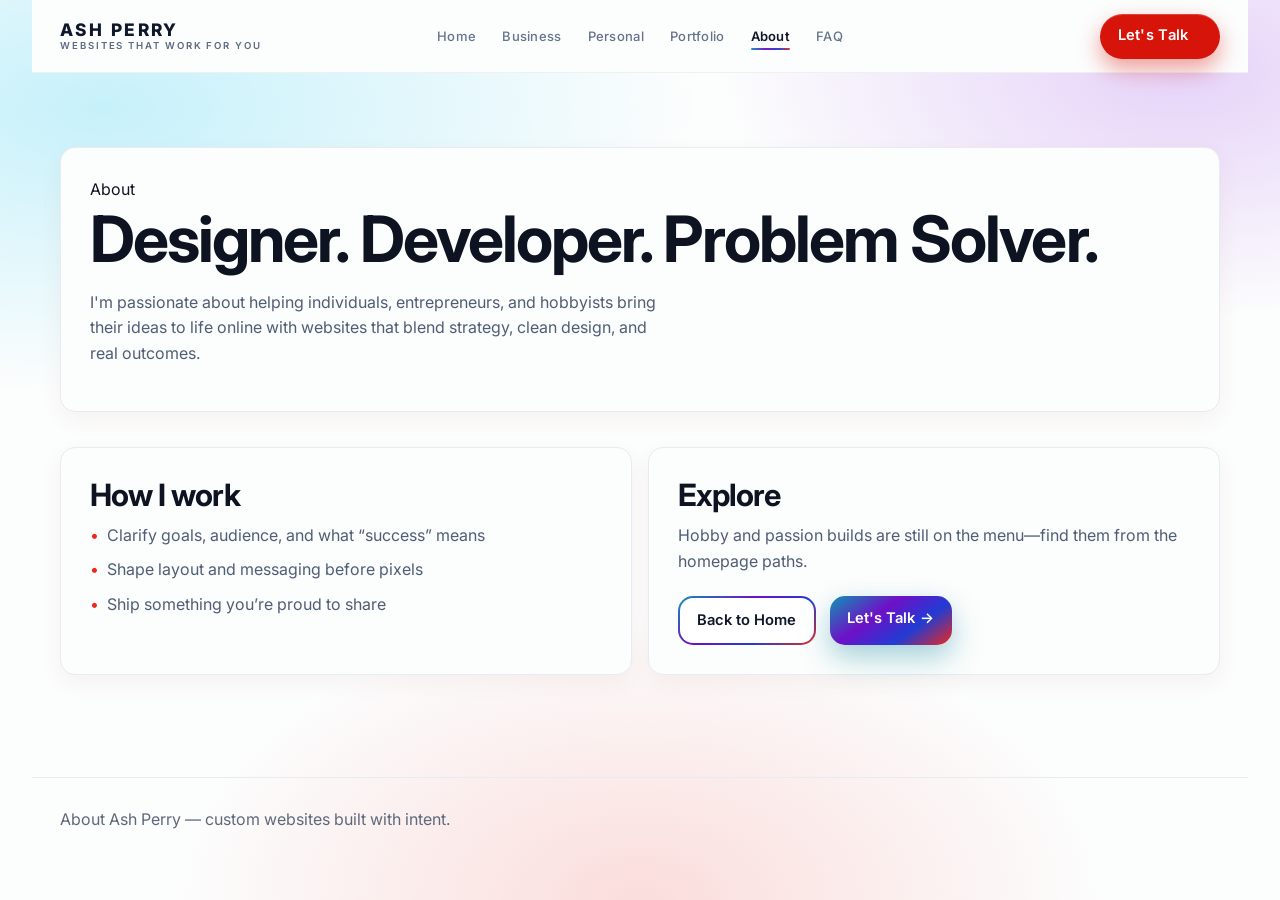
==== commit 1bb28293: "Add per-visitor personalized themes across the site. Each visitor gets a unique palette, typography," ====
--- a/about.html
+++ b/about.html
@@ -10,7 +10,9 @@
       href="https://fonts.googleapis.com/css2?family=Inter:wght@400;500;600;700;800&family=JetBrains+Mono:wght@500;600&display=swap"
       rel="stylesheet"
     />
-    <link rel="stylesheet" href="styles.css?v=5" />
+    <link rel="stylesheet" href="styles.css?v=6" />
+    <link rel="stylesheet" href="css/visitor-theme.css?v=1" />
+    <script src="js/visitor-theme.js"></script>
   </head>
   <body>
     <header class="navbar nav-home">
--- a/styles.css
+++ b/styles.css
@@ -12,7 +12,11 @@
   --radius: 18px;
   --brand-blue: #2b59f8;
   --brand-green: #0b8f5f;
+  --brand-accent: #2563eb;
+  --brand-accent-hover: #1d4ed8;
   --brand-red: #dc2626;
+  --font-body: Inter, -apple-system, BlinkMacSystemFont, "Segoe UI", sans-serif;
+  --font-display: Inter, -apple-system, BlinkMacSystemFont, "Segoe UI", sans-serif;
   --ink: #0f172a;
   --grad-brand: linear-gradient(118deg, #047857 0%, #0d9488 38%, #0891b2 68%, #2563eb 100%);
   --grad-brand-text: linear-gradient(92deg, #047857 0%, #0d9488 36%, #0ea5e9 72%, #2563eb 100%);
@@ -28,7 +32,7 @@
   /* Symmetric gutters: same min on each side + safe-area (fixes “pushed right” / uneven %) */
   padding-left: max(clamp(1rem, 4vw, 2rem), env(safe-area-inset-left, 0px));
   padding-right: max(clamp(1rem, 4vw, 2rem), env(safe-area-inset-right, 0px));
-  font-family: Inter, -apple-system, BlinkMacSystemFont, "Segoe UI", sans-serif;
+  font-family: var(--font-body);
   color: var(--text);
   background: var(--canvas-white);
   line-height: 1.6;
@@ -208,7 +212,7 @@
   align-items: center;
   justify-content: center;
   min-width: 7.5rem;
-  background: #2563eb;
+  background: var(--brand-accent);
   color: #fff !important;
   border-radius: 999px;
   padding: 0.52rem 1.25rem;
@@ -221,7 +225,7 @@
     transform 160ms ease,
     box-shadow 160ms ease;
   box-shadow:
-    0 10px 22px rgba(37, 99, 235, 0.26),
+    0 10px 22px color-mix(in srgb, var(--brand-accent) 40%, transparent),
     0 1px 0 rgba(255, 255, 255, 0.2) inset;
 }
 
@@ -263,9 +267,9 @@
 
 .btn-nav-cta:hover {
   transform: translateY(-2px);
-  background: #1d4ed8;
+  background: var(--brand-accent-hover);
   box-shadow:
-    0 14px 28px rgba(37, 99, 235, 0.32),
+    0 14px 28px color-mix(in srgb, var(--brand-accent) 48%, transparent),
     0 1px 0 rgba(255, 255, 255, 0.2) inset;
 }
 
--- a/css/visitor-theme.css
+++ b/css/visitor-theme.css
@@ -0,0 +1,239 @@
+/* Per-visitor atmosphere — variables set by js/visitor-theme.js */
+
+html[data-visitor] body {
+  background-color: var(--canvas-white);
+  background-image:
+    radial-gradient(ellipse 80% 55% at 8% 12%, var(--visitor-mesh-a), transparent 58%),
+    radial-gradient(ellipse 65% 50% at 92% 8%, var(--visitor-mesh-b), transparent 55%),
+    radial-gradient(ellipse 70% 60% at 50% 100%, var(--visitor-mesh-c), transparent 52%);
+  background-attachment: fixed;
+}
+
+html[data-visitor-mesh="prism"] body {
+  background-image:
+    linear-gradient(
+      125deg,
+      color-mix(in srgb, var(--visitor-mesh-a) 55%, transparent) 0%,
+      transparent 42%
+    ),
+    radial-gradient(ellipse 70% 55% at 100% 30%, var(--visitor-mesh-b), transparent 50%),
+    radial-gradient(ellipse 60% 45% at 0% 80%, var(--visitor-mesh-c), transparent 48%);
+}
+
+html[data-visitor-mesh="orbit"] body {
+  background-image:
+    radial-gradient(circle at 20% 30%, var(--visitor-mesh-a) 0%, transparent 22%),
+    radial-gradient(circle at 78% 22%, var(--visitor-mesh-b) 0%, transparent 20%),
+    radial-gradient(circle at 55% 88%, var(--visitor-mesh-c) 0%, transparent 24%),
+    radial-gradient(ellipse 90% 70% at 50% 50%, var(--canvas-white), var(--canvas-white));
+}
+
+html[data-visitor-mesh="pulse"] body {
+  background-image:
+    repeating-linear-gradient(
+      -12deg,
+      transparent,
+      transparent 48px,
+      color-mix(in srgb, var(--visitor-mesh-a) 35%, transparent) 48px,
+      color-mix(in srgb, var(--visitor-mesh-a) 35%, transparent) 49px
+    ),
+    radial-gradient(ellipse 75% 55% at 88% 92%, var(--visitor-mesh-b), transparent 50%),
+    radial-gradient(ellipse 60% 50% at 12% 75%, var(--visitor-mesh-c), transparent 48%);
+}
+
+html[data-visitor] {
+  --shadow: 0 18px 40px var(--visitor-shadow);
+  --shadow-soft: 0 8px 22px color-mix(in srgb, var(--visitor-shadow) 65%, transparent);
+}
+
+html[data-visitor] body,
+html[data-visitor] .navbar,
+html[data-visitor] main.home-v2,
+html[data-visitor] .shell-surface-white,
+html[data-visitor] .shell-surface-soft {
+  transition:
+    background-color 400ms ease,
+    background-image 600ms ease;
+}
+
+html[data-visitor] h1,
+html[data-visitor] h2,
+html[data-visitor] h3,
+html[data-visitor] .hero-headline,
+html[data-visitor] .section-title {
+  font-family: var(--font-display);
+}
+
+html[data-visitor] .card,
+html[data-visitor] .path-card,
+html[data-visitor] .mini-card,
+html[data-visitor] .project-item,
+html[data-visitor] .btn:not(.btn-nav-cta) {
+  border-radius: var(--radius);
+}
+
+html[data-visitor] .btn-nav-cta {
+  background: var(--brand-accent);
+  box-shadow:
+    0 10px 22px color-mix(in srgb, var(--brand-accent) 40%, transparent),
+    0 1px 0 rgba(255, 255, 255, 0.2) inset;
+}
+
+html[data-visitor] .btn-nav-cta:hover {
+  background: var(--brand-accent-hover);
+  box-shadow:
+    0 14px 28px color-mix(in srgb, var(--brand-accent) 48%, transparent),
+    0 1px 0 rgba(255, 255, 255, 0.2) inset;
+}
+
+html[data-visitor] .hero-point-icon,
+html[data-visitor] .mini-dot,
+html[data-visitor] .why-ico {
+  color: var(--brand-accent);
+}
+
+html[data-visitor] .hero-intro-accent,
+html[data-visitor] .meta,
+html[data-visitor] .section-eyebrow {
+  color: var(--brand-muted);
+}
+
+/* Floating “your view” control */
+.visitor-flair {
+  position: fixed;
+  right: max(1rem, env(safe-area-inset-right, 0px));
+  bottom: max(1rem, env(safe-area-inset-bottom, 0px));
+  z-index: 200;
+  font-size: 0.78rem;
+}
+
+.visitor-flair-toggle {
+  display: inline-flex;
+  align-items: center;
+  gap: 0.45rem;
+  padding: 0.42rem 0.72rem 0.42rem 0.42rem;
+  border: 1px solid color-mix(in srgb, var(--brand-accent) 35%, var(--border));
+  border-radius: 999px;
+  background: color-mix(in srgb, var(--canvas-white) 88%, transparent);
+  backdrop-filter: blur(12px);
+  color: var(--text);
+  font: inherit;
+  font-weight: 600;
+  cursor: pointer;
+  box-shadow: var(--shadow-soft);
+  transition: transform 160ms ease, box-shadow 160ms ease;
+}
+
+.visitor-flair-toggle:hover {
+  transform: translateY(-2px);
+  box-shadow: var(--shadow);
+}
+
+.visitor-flair-swatch {
+  width: 1.35rem;
+  height: 1.35rem;
+  border-radius: 50%;
+  background: var(--grad-brand);
+  box-shadow: inset 0 0 0 1px rgba(255, 255, 255, 0.45);
+}
+
+.visitor-flair-panel {
+  position: absolute;
+  right: 0;
+  bottom: calc(100% + 0.55rem);
+  width: min(17rem, calc(100vw - 2rem));
+  padding: 0.9rem 1rem;
+  border-radius: calc(var(--radius) + 2px);
+  border: 1px solid var(--border);
+  background: color-mix(in srgb, var(--canvas-white) 94%, transparent);
+  backdrop-filter: blur(16px);
+  box-shadow: var(--shadow);
+}
+
+.visitor-flair-title {
+  margin: 0 0 0.35rem;
+  font-weight: 700;
+  font-size: 0.88rem;
+  background: var(--grad-brand-text);
+  -webkit-background-clip: text;
+  background-clip: text;
+  color: transparent;
+}
+
+.visitor-flair-copy {
+  margin: 0 0 0.5rem;
+  line-height: 1.45;
+  color: var(--muted);
+  font-size: 0.76rem;
+}
+
+.visitor-flair-meta {
+  margin: 0 0 0.65rem;
+  font-family: var(--font-body);
+  font-size: 0.68rem;
+  letter-spacing: 0.04em;
+  text-transform: uppercase;
+  color: color-mix(in srgb, var(--muted) 85%, var(--brand-accent));
+}
+
+.visitor-flair-shuffle {
+  width: 100%;
+  padding: 0.45rem 0.65rem;
+  border: none;
+  border-radius: 999px;
+  background: var(--grad-brand);
+  color: #fff;
+  font: inherit;
+  font-size: 0.74rem;
+  font-weight: 600;
+  cursor: pointer;
+}
+
+.visitor-flair-shuffle:hover {
+  filter: brightness(1.06);
+}
+
+.visitor-hero-note {
+  margin: 0.35rem 0 0.85rem;
+  padding: 0.35rem 0.65rem;
+  width: fit-content;
+  max-width: 100%;
+  font-size: 0.8rem;
+  font-weight: 500;
+  color: var(--muted);
+  border-radius: 999px;
+  background: color-mix(in srgb, var(--visitor-mesh-a) 70%, transparent);
+  border: 1px solid color-mix(in srgb, var(--brand-accent) 22%, transparent);
+  animation: visitor-note-in 0.7s ease both;
+}
+
+@keyframes visitor-note-in {
+  from {
+    opacity: 0;
+    transform: translateY(6px);
+  }
+  to {
+    opacity: 1;
+    transform: translateY(0);
+  }
+}
+
+@media (prefers-reduced-motion: reduce) {
+  .visitor-hero-note {
+    animation: none;
+  }
+
+  html[data-visitor] body {
+    background-attachment: scroll;
+  }
+}
+
+@media (max-width: 640px) {
+  .visitor-flair-label {
+    display: none;
+  }
+
+  .visitor-flair-toggle {
+    padding: 0.42rem;
+  }
+}
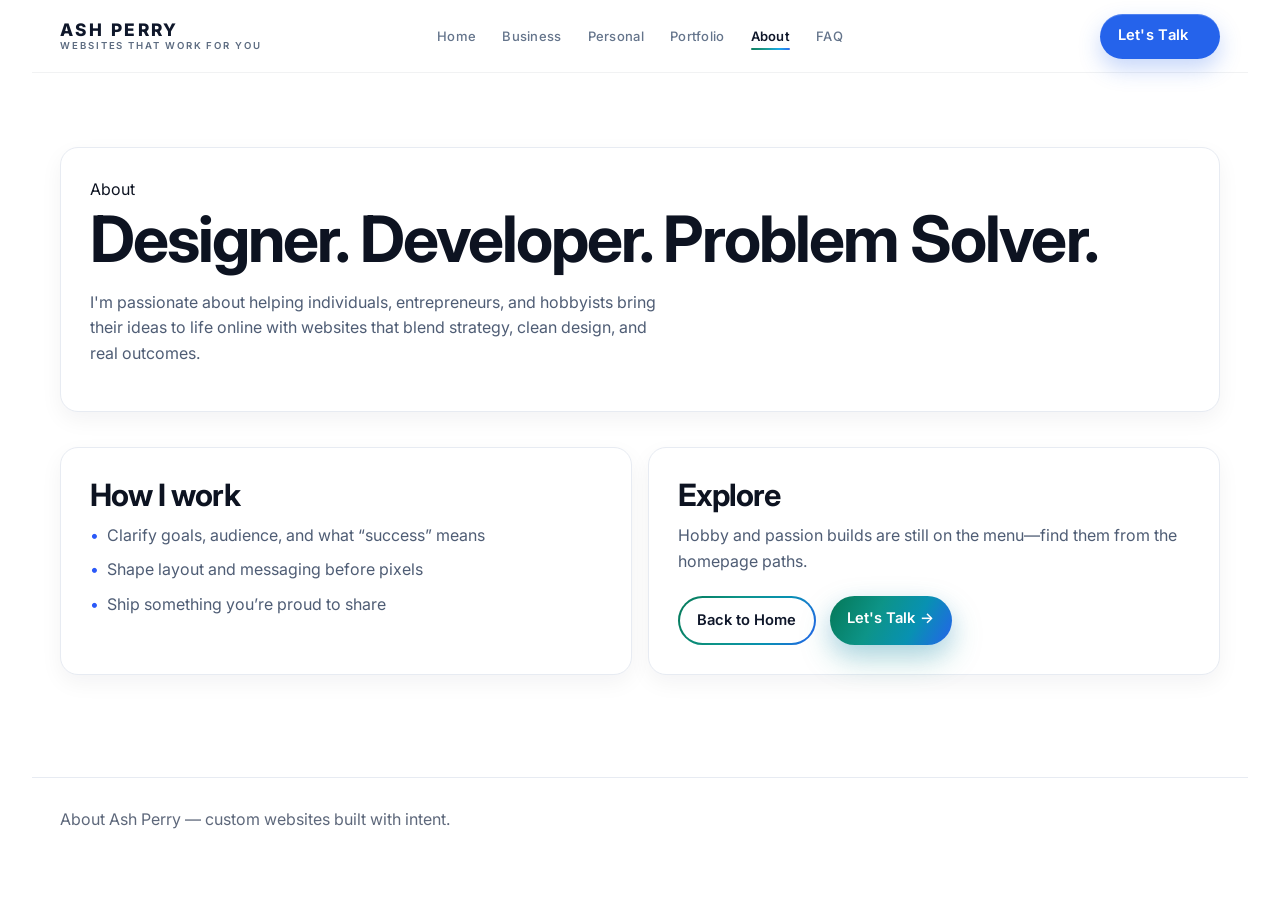
==== commit 229f63c8: "Revert "Add per-visitor personalized themes across the site." This reverts commit 1bb28293930ee3df63" ====
--- a/about.html
+++ b/about.html
@@ -10,9 +10,7 @@
       href="https://fonts.googleapis.com/css2?family=Inter:wght@400;500;600;700;800&family=JetBrains+Mono:wght@500;600&display=swap"
       rel="stylesheet"
     />
-    <link rel="stylesheet" href="styles.css?v=6" />
-    <link rel="stylesheet" href="css/visitor-theme.css?v=1" />
-    <script src="js/visitor-theme.js"></script>
+    <link rel="stylesheet" href="styles.css?v=5" />
   </head>
   <body>
     <header class="navbar nav-home">
--- a/styles.css
+++ b/styles.css
@@ -12,11 +12,7 @@
   --radius: 18px;
   --brand-blue: #2b59f8;
   --brand-green: #0b8f5f;
-  --brand-accent: #2563eb;
-  --brand-accent-hover: #1d4ed8;
   --brand-red: #dc2626;
-  --font-body: Inter, -apple-system, BlinkMacSystemFont, "Segoe UI", sans-serif;
-  --font-display: Inter, -apple-system, BlinkMacSystemFont, "Segoe UI", sans-serif;
   --ink: #0f172a;
   --grad-brand: linear-gradient(118deg, #047857 0%, #0d9488 38%, #0891b2 68%, #2563eb 100%);
   --grad-brand-text: linear-gradient(92deg, #047857 0%, #0d9488 36%, #0ea5e9 72%, #2563eb 100%);
@@ -32,7 +28,7 @@
   /* Symmetric gutters: same min on each side + safe-area (fixes “pushed right” / uneven %) */
   padding-left: max(clamp(1rem, 4vw, 2rem), env(safe-area-inset-left, 0px));
   padding-right: max(clamp(1rem, 4vw, 2rem), env(safe-area-inset-right, 0px));
-  font-family: var(--font-body);
+  font-family: Inter, -apple-system, BlinkMacSystemFont, "Segoe UI", sans-serif;
   color: var(--text);
   background: var(--canvas-white);
   line-height: 1.6;
@@ -212,7 +208,7 @@
   align-items: center;
   justify-content: center;
   min-width: 7.5rem;
-  background: var(--brand-accent);
+  background: #2563eb;
   color: #fff !important;
   border-radius: 999px;
   padding: 0.52rem 1.25rem;
@@ -225,7 +221,7 @@
     transform 160ms ease,
     box-shadow 160ms ease;
   box-shadow:
-    0 10px 22px color-mix(in srgb, var(--brand-accent) 40%, transparent),
+    0 10px 22px rgba(37, 99, 235, 0.26),
     0 1px 0 rgba(255, 255, 255, 0.2) inset;
 }
 
@@ -267,9 +263,9 @@
 
 .btn-nav-cta:hover {
   transform: translateY(-2px);
-  background: var(--brand-accent-hover);
+  background: #1d4ed8;
   box-shadow:
-    0 14px 28px color-mix(in srgb, var(--brand-accent) 48%, transparent),
+    0 14px 28px rgba(37, 99, 235, 0.32),
     0 1px 0 rgba(255, 255, 255, 0.2) inset;
 }
 
